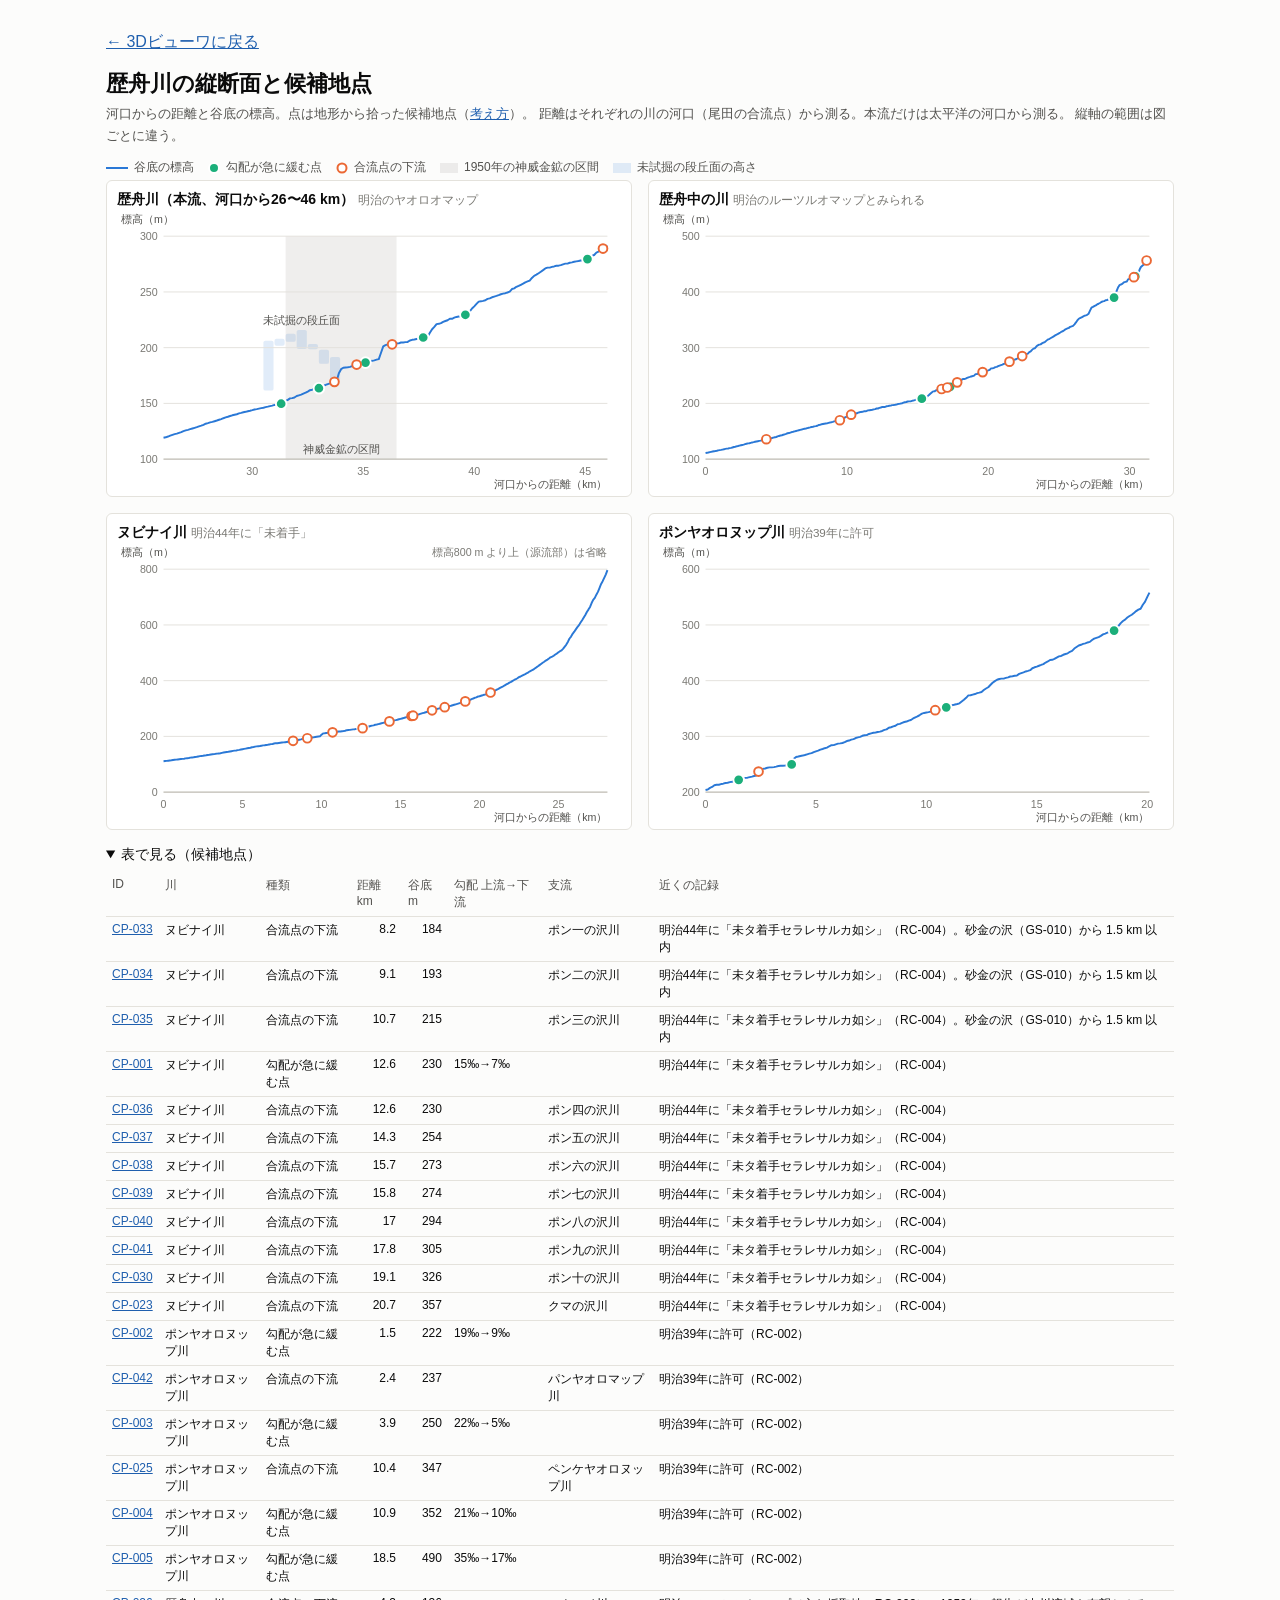
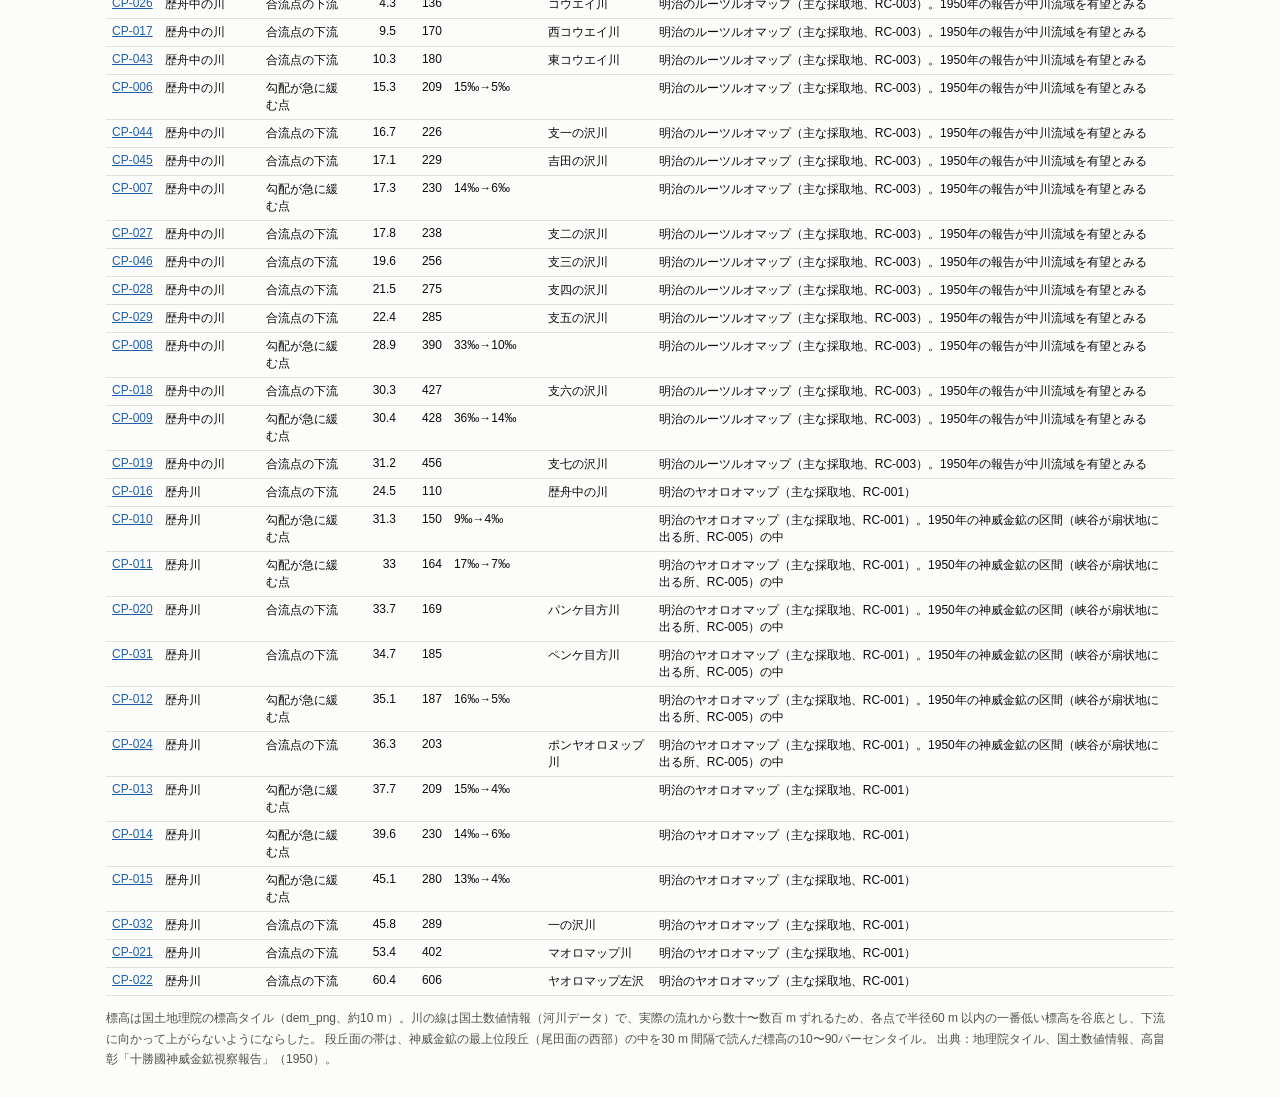
==== profile.html @ aea09431 "川の縦断面の図と、未試掘の段丘の比高を足す - profile.html: 本流、中の川、ヌビナイ川、ポンヤオロヌップ川の縦断面に候補地点、神威金鉱の区間、段丘面の高さを重ねる。ホバーで数値、候補の一" ====
<!doctype html>
<html lang="ja">
<head>
  <meta charset="utf-8">
  <meta name="viewport" content="width=device-width, initial-scale=1">
  <title>歴舟川 縦断面</title>
  <style>
    .viz-root {
      color-scheme: light;
      --surface-1: #fcfcfb;
      --text-primary: #0b0b0b;
      --text-secondary: #52514e;
      --text-muted: #7a7974;
      --grid: #e4e2dc;
      --axis: #b9b6ad;
      --series-1: #2a78d6;
      --mark-break: #1baf7a;
      --mark-conf: #eb6834;
      --band-kamui: rgba(120, 118, 110, 0.12);
      --band-terrace: rgba(42, 120, 214, 0.14);
    }
    * { box-sizing: border-box; }
    body { margin: 0; background: var(--surface-1); color: var(--text-primary); font-family: "Hiragino Sans", "Yu Gothic UI", "Meiryo", sans-serif; }
    main { max-width: 1100px; margin: 0 auto; padding: 16px; }
    h1 { font-family: "Hiragino Mincho ProN", "Yu Mincho", serif; font-size: 22px; margin: 4px 0; }
    p.lead { color: var(--text-secondary); font-size: 13px; line-height: 1.7; margin: 4px 0 12px; }
    a { color: #1f5fae; }
    .legend { display: flex; flex-wrap: wrap; gap: 14px; font-size: 12px; color: var(--text-secondary); margin: 8px 0 4px; }
    .legend span { display: inline-flex; align-items: center; gap: 6px; }
    .grid { display: grid; grid-template-columns: repeat(auto-fit, minmax(480px, 1fr)); gap: 16px; }
    @media (max-width: 560px) { .grid { grid-template-columns: 1fr; } }
    figure { margin: 0; background: #fff; border: 1px solid var(--grid); border-radius: 6px; padding: 10px 10px 4px; position: relative; }
    figcaption { font-size: 14px; font-weight: bold; margin-bottom: 2px; }
    figcaption small { font-weight: normal; color: var(--text-muted); }
    figure > svg { width: 100%; height: auto; display: block; overflow: visible; }
    .legend svg { flex: none; }
    td:first-child { white-space: nowrap; }
    .tip { position: absolute; pointer-events: none; background: #fff; border: 1px solid var(--axis); border-radius: 4px; padding: 6px 8px; font-size: 12px; line-height: 1.5; box-shadow: 0 2px 6px #0002; white-space: nowrap; display: none; z-index: 2; }
    table { border-collapse: collapse; width: 100%; font-size: 12px; margin-top: 8px; }
    th, td { border-bottom: 1px solid var(--grid); padding: 5px 6px; text-align: left; vertical-align: top; }
    th { color: var(--text-secondary); font-weight: normal; }
    td.num { text-align: right; font-variant-numeric: tabular-nums; }
    details { margin-top: 16px; }
    summary { cursor: pointer; font-size: 14px; }
    .note { font-size: 12px; color: var(--text-secondary); line-height: 1.7; }
  </style>
</head>
<body class="viz-root">
<main>
  <p><a href="index.html">← 3Dビューワに戻る</a></p>
  <h1>歴舟川の縦断面と候補地点</h1>
  <p class="lead">
    河口からの距離と谷底の標高。点は地形から拾った候補地点（<a href="https://github.com/fujisato-koji/rekifune-gold/blob/main/notes/placer-model.md">考え方</a>）。
    距離はそれぞれの川の河口（尾田の合流点）から測る。本流だけは太平洋の河口から測る。
    縦軸の範囲は図ごとに違う。
  </p>
  <div class="legend" id="legend"></div>
  <div class="grid" id="charts"></div>
  <details open>
    <summary>表で見る（候補地点）</summary>
    <table id="table"></table>
  </details>
  <p class="note">
    標高は国土地理院の標高タイル（dem_png、約10 m）。川の線は国土数値情報（河川データ）で、実際の流れから数十〜数百 m ずれるため、各点で半径60 m 以内の一番低い標高を谷底とし、下流に向かって上がらないようにならした。
    段丘面の帯は、神威金鉱の最上位段丘（尾田面の西部）の中を30 m 間隔で読んだ標高の10〜90パーセンタイル。
    出典：地理院タイル、国土数値情報、高畠彰「十勝國神威金鉱視察報告」（1950）。
  </p>
</main>
<script>
const NS = 'http://www.w3.org/2000/svg';
const RIVERS = [
  { name: '歴舟川', label: '歴舟川（本流、河口から26〜46 km）', from: 26, to: 46, note: '明治のヤオロオマップ' },
  { name: '歴舟中の川', label: '歴舟中の川', from: 0, note: '明治のルーツルオマップとみられる' },
  { name: 'ヌビナイ川', label: 'ヌビナイ川', from: 0, note: '明治44年に「未着手」' },
  { name: 'ポンヤオロヌップ川', label: 'ポンヤオロヌップ川', from: 0, note: '明治39年に許可' },
];
const Y_CAP = 800;
// 神威金鉱の区間（ポンヤオロヌップ川の合流点から下流へ 5 km、RC-005）
const KAMUI = { river: '歴舟川', from: 31.5, to: 36.5 };

const el = (tag, attrs = {}, parent) => {
  const e = document.createElementNS(NS, tag);
  for (const [k, v] of Object.entries(attrs)) e.setAttribute(k, v);
  if (parent) parent.appendChild(e);
  return e;
};
const niceStep = (range, target) => {
  const raw = range / target;
  const p = 10 ** Math.floor(Math.log10(raw));
  return [1, 2, 5, 10].map((m) => m * p).find((s) => s >= raw);
};
const css = (v) => getComputedStyle(document.body).getPropertyValue(v).trim();

function legend() {
  const L = document.getElementById('legend');
  L.innerHTML = `
    <span><svg width="22" height="10"><line x1="0" y1="5" x2="22" y2="5" stroke="${css('--series-1')}" stroke-width="2"/></svg>谷底の標高</span>
    <span><svg width="12" height="12"><circle cx="6" cy="6" r="5" fill="${css('--mark-break')}" stroke="#fff" stroke-width="2"/></svg>勾配が急に緩む点</span>
    <span><svg width="12" height="12"><circle cx="6" cy="6" r="4.5" fill="#fff" stroke="${css('--mark-conf')}" stroke-width="2"/></svg>合流点の下流</span>
    <span><svg width="18" height="10"><rect width="18" height="10" fill="${css('--band-kamui')}"/></svg>1950年の神威金鉱の区間</span>
    <span><svg width="18" height="10"><rect width="18" height="10" fill="${css('--band-terrace')}"/></svg>未試掘の段丘面の高さ</span>`;
}

function chart(river, prof, cands, terrace) {
  const W = 520, H = 290, m = { t: 26, r: 14, b: 34, l: 48 };
  const step = prof.step_km;
  const pts = prof.elev_m.map((z, i) => [i * step, z]).filter(([d, z]) => z != null && d >= river.from && d <= (river.to ?? Infinity));
  const cut = pts.filter(([, z]) => z <= Y_CAP);
  const xs = cut.map((p) => p[0]);
  const x0 = Math.min(...xs), x1 = Math.max(...xs);
  let y1 = Math.max(...cut.map((p) => p[1]));
  if (terrace) y1 = Math.max(y1, ...terrace.map((b) => b.terrace_elev_m.p90));
  const y0 = Math.min(...cut.map((p) => p[1]));
  const ys = niceStep(y1 - y0, 5), xsN = niceStep(x1 - x0, 6);
  const Y0 = Math.floor(y0 / ys) * ys, Y1 = Math.ceil(y1 / ys) * ys;
  const X = (d) => m.l + (d - x0) / (x1 - x0) * (W - m.l - m.r);
  const Y = (z) => H - m.b - (z - Y0) / (Y1 - Y0) * (H - m.t - m.b);

  const fig = document.createElement('figure');
  fig.innerHTML = `<figcaption>${river.label} <small>${river.note}</small></figcaption>`;
  const svg = el('svg', { viewBox: `0 0 ${W} ${H}`, role: 'img', 'aria-label': `${river.label}の縦断面` }, fig);
  const tip = document.createElement('div');
  tip.className = 'tip';
  fig.appendChild(tip);

  // 帯（神威金鉱の区間、段丘面）
  if (river.name === KAMUI.river) {
    el('rect', { x: X(KAMUI.from), y: m.t, width: X(KAMUI.to) - X(KAMUI.from), height: H - m.t - m.b, fill: css('--band-kamui') }, svg);
    const t = el('text', { x: (X(KAMUI.from) + X(KAMUI.to)) / 2, y: H - m.b - 6, 'text-anchor': 'middle', 'font-size': 11, fill: css('--text-secondary') }, svg);
    t.textContent = '神威金鉱の区間';
  }
  if (terrace) {
    for (const b of terrace) {
      el('rect', {
        x: X(b.river_km_from), width: X(b.river_km_to) - X(b.river_km_from) - 1,
        y: Y(b.terrace_elev_m.p90), height: Y(b.terrace_elev_m.p10) - Y(b.terrace_elev_m.p90),
        fill: css('--band-terrace'), rx: 2,
      }, svg);
    }
    const top = Math.max(...terrace.map((b) => b.terrace_elev_m.p90));
    const t = el('text', { x: X(terrace[0].river_km_from), y: Y(top) - 6, 'font-size': 11, fill: css('--text-secondary') }, svg);
    t.textContent = '未試掘の段丘面';
  }

  // 目盛り
  for (let z = Y0; z <= Y1 + 1e-6; z += ys) {
    el('line', { x1: m.l, x2: W - m.r, y1: Y(z), y2: Y(z), stroke: css('--grid'), 'stroke-width': 1 }, svg);
    const t = el('text', { x: m.l - 6, y: Y(z) + 4, 'text-anchor': 'end', 'font-size': 11, fill: css('--text-muted') }, svg);
    t.textContent = Math.round(z);
  }
  for (let d = Math.ceil(x0 / xsN) * xsN; d <= x1 + 1e-6; d += xsN) {
    const t = el('text', { x: X(d), y: H - m.b + 16, 'text-anchor': 'middle', 'font-size': 11, fill: css('--text-muted') }, svg);
    t.textContent = Math.round(d * 10) / 10;
  }
  el('line', { x1: m.l, x2: W - m.r, y1: H - m.b, y2: H - m.b, stroke: css('--axis') }, svg);
  const xl = el('text', { x: W - m.r, y: H - 4, 'text-anchor': 'end', 'font-size': 11, fill: css('--text-secondary') }, svg);
  xl.textContent = '河口からの距離（km）';
  const yl = el('text', { x: 4, y: 12, 'font-size': 11, fill: css('--text-secondary') }, svg);
  yl.textContent = '標高（m）';

  // 縦断面の線
  const d = cut.map(([a, z], i) => `${i ? 'L' : 'M'}${X(a).toFixed(1)},${Y(z).toFixed(1)}`).join('');
  el('path', { d, fill: 'none', stroke: css('--series-1'), 'stroke-width': 2, 'stroke-linejoin': 'round' }, svg);

  // 十字線
  const cross = el('line', { y1: m.t, y2: H - m.b, stroke: css('--axis'), 'stroke-dasharray': '3 3', visibility: 'hidden' }, svg);
  const dot = el('circle', { r: 4, fill: css('--series-1'), stroke: '#fff', 'stroke-width': 2, visibility: 'hidden' }, svg);

  // 候補の点（重なる点は 2px の白い縁で分ける）
  const marks = [];
  for (const f of cands) {
    const p = f.properties;
    if (p.dist_km < x0 || p.dist_km > x1) continue;
    const i = Math.round(p.dist_km / step);
    const z = prof.elev_m[i];
    if (z == null || z > Y_CAP) continue;
    const brk = p.kind === '勾配が急に緩む点';
    const c = el('circle', {
      cx: X(p.dist_km), cy: Y(z), r: brk ? 5.5 : 4.5,
      fill: brk ? css('--mark-break') : '#fff', stroke: brk ? '#fff' : css('--mark-conf'), 'stroke-width': 2,
    }, svg);
    marks.push({ c, p, z });
  }

  const showTip = (px, py, html) => {
    tip.innerHTML = html;
    tip.style.display = 'block';
    const r = fig.getBoundingClientRect();
    const left = Math.min(px + 12, r.width - tip.offsetWidth - 4);
    tip.style.left = `${left}px`;
    tip.style.top = `${Math.max(4, py - tip.offsetHeight - 8)}px`;
  };
  const hit = el('rect', { x: m.l, y: m.t, width: W - m.l - m.r, height: H - m.t - m.b, fill: 'transparent' }, svg);
  hit.addEventListener('mousemove', (ev) => {
    const r = svg.getBoundingClientRect();
    const sx = (ev.clientX - r.left) / r.width * W;
    const sy = (ev.clientY - r.top) / r.height * H;
    // 近い候補（12px 以内）を優先
    let best = null, bd = 12;
    for (const mk of marks) {
      const dd = Math.hypot(+mk.c.getAttribute('cx') - sx, +mk.c.getAttribute('cy') - sy);
      if (dd < bd) { bd = dd; best = mk; }
    }
    const px = ev.clientX - fig.getBoundingClientRect().left;
    const py = ev.clientY - fig.getBoundingClientRect().top;
    if (best) {
      cross.setAttribute('visibility', 'hidden'); dot.setAttribute('visibility', 'hidden');
      const p = best.p;
      showTip(px, py, `<b>${p.id}</b> ${p.kind}<br>${p.dist_km} km、谷底 ${Math.round(best.z)} m` +
        (p.grad_up ? `<br>勾配 上流 ${p.grad_up} → 下流 ${p.grad_down}` : '') +
        (p.tributary ? `<br>支流：${p.tributary}` : ''));
      return;
    }
    const dkm = x0 + (sx - m.l) / (W - m.l - m.r) * (x1 - x0);
    const i = Math.round(dkm / step);
    const z = prof.elev_m[i];
    if (z == null || z > Y_CAP) return;
    cross.setAttribute('x1', X(i * step)); cross.setAttribute('x2', X(i * step)); cross.setAttribute('visibility', 'visible');
    dot.setAttribute('cx', X(i * step)); dot.setAttribute('cy', Y(z)); dot.setAttribute('visibility', 'visible');
    let extra = '';
    if (terrace) {
      const b = terrace.find((t) => i * step >= t.river_km_from && i * step < t.river_km_to);
      if (b) extra = `<br>段丘面 ${b.terrace_elev_m.median} m（比高 約${b.relative_height_m_median} m）`;
    }
    showTip(px, py, `${(i * step).toFixed(1)} km、谷底 ${Math.round(z)} m${extra}`);
  });
  hit.addEventListener('mouseleave', () => {
    tip.style.display = 'none'; cross.setAttribute('visibility', 'hidden'); dot.setAttribute('visibility', 'hidden');
  });
  // 候補の点の上にも当たり判定を通す
  hit.parentNode.appendChild(hit);
  if (cut.length < pts.length) {
    const t = el('text', { x: W - m.r, y: 12, 'text-anchor': 'end', 'font-size': 11, fill: css('--text-muted') }, svg);
    t.textContent = river.to ? `河口から${river.from}〜${river.to} kmだけ表示` : `標高${Y_CAP} m より上（源流部）は省略`;
  }
  return fig;
}

Promise.all([
  fetch('data/profiles.json').then((r) => r.json()),
  fetch('data/candidates.geojson').then((r) => r.json()),
  fetch('data/terrace_heights.json').then((r) => r.json()),
]).then(([prof, cands, terr]) => {
  legend();
  const host = document.getElementById('charts');
  for (const r of RIVERS) {
    const cs = cands.features.filter((f) => f.properties.river === r.name);
    host.appendChild(chart(r, prof.rivers[r.name], cs, r.name === '歴舟川' ? terr.by_river_km : null));
  }
  const rows = cands.features.map((f) => f.properties).sort((a, b) => a.river.localeCompare(b.river) || a.dist_km - b.dist_km);
  document.getElementById('table').innerHTML =
    '<tr><th>ID</th><th>川</th><th>種類</th><th class="num">距離 km</th><th class="num">谷底 m</th><th>勾配 上流→下流</th><th>支流</th><th>近くの記録</th></tr>' +
    rows.map((p) => {
      const z = prof.rivers[p.river].elev_m[Math.round(p.dist_km / 0.1)];
      return `<tr><td><a href="index.html?sel=${p.id}">${p.id}</a></td><td>${p.river}</td><td>${p.kind}</td><td class="num">${p.dist_km}</td><td class="num">${z != null ? Math.round(z) : ''}</td><td>${p.grad_up ? `${p.grad_up}→${p.grad_down}` : ''}</td><td>${p.tributary || ''}</td><td>${p.context}</td></tr>`;
    }).join('');
});
</script>
</body>
</html>
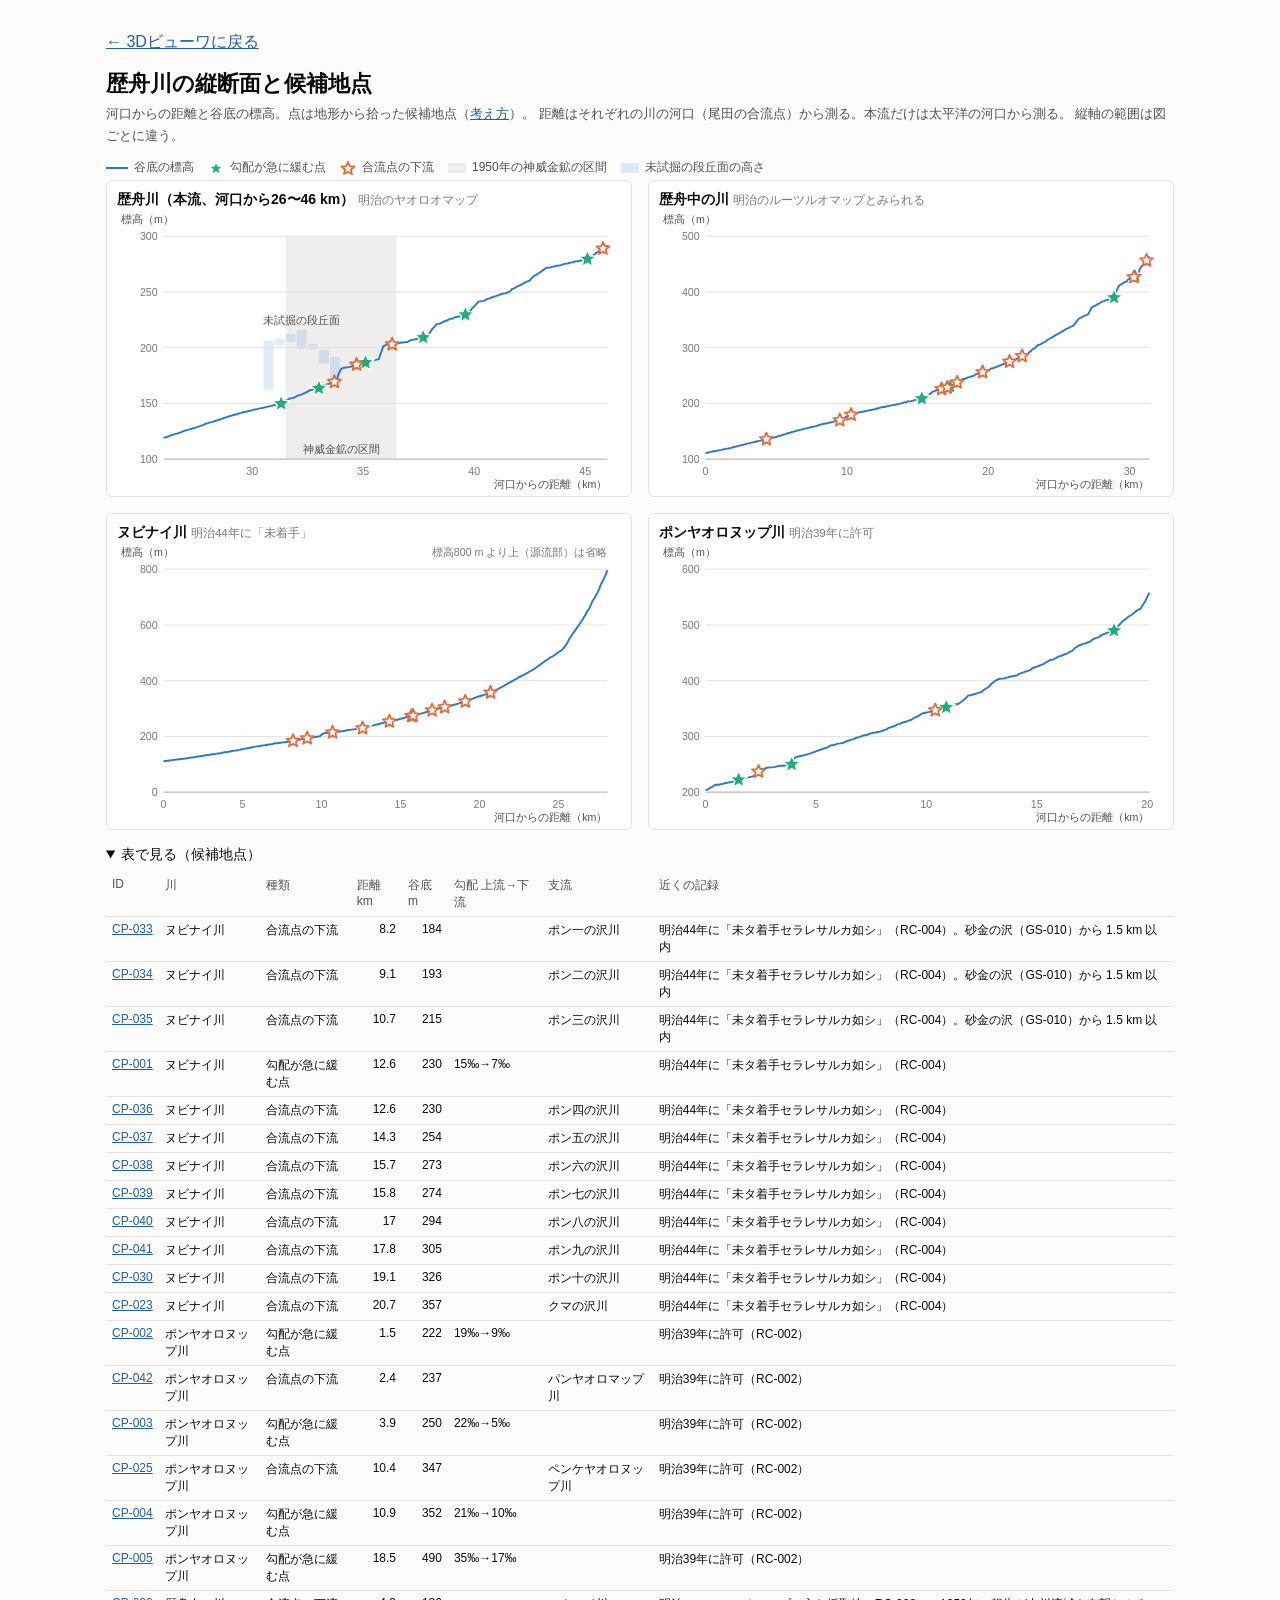
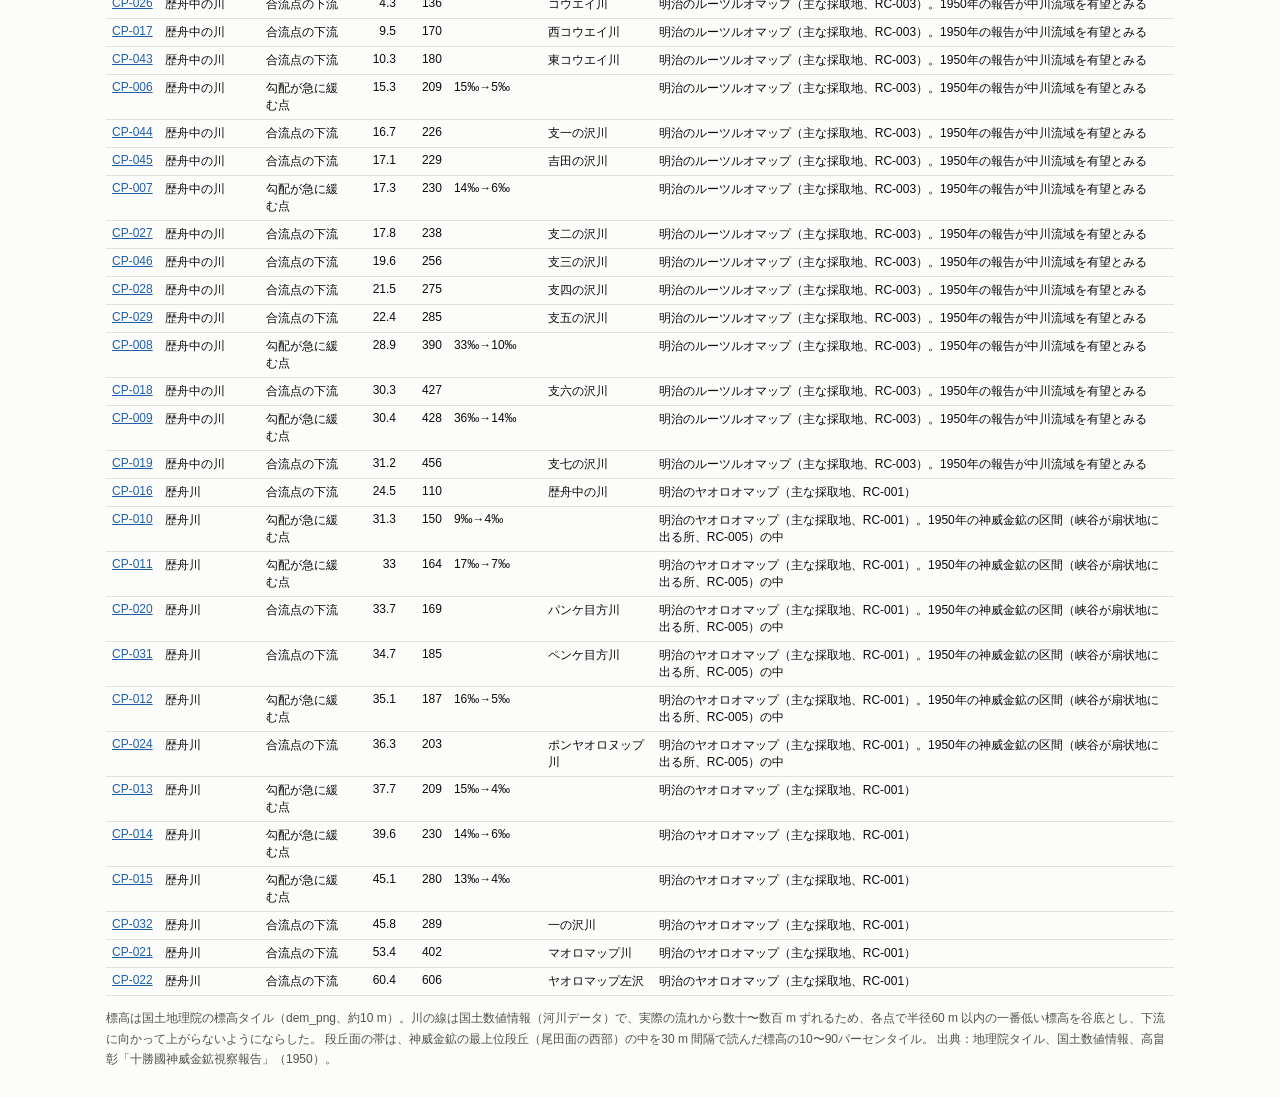
==== commit 5056a883: "候補地点の印を丸から★にする - ビューワ: 白い縁取りの★を描いて記号の層にする（勾配の変わり目は緑、合流点の下流は青）。凡例と詳細の文言も★に - 縦断面の図: 勾配の変わり目は緑の★、合流点の下" ====
--- a/profile.html
+++ b/profile.html
@@ -90,13 +90,23 @@
   return [1, 2, 5, 10].map((m) => m * p).find((s) => s >= raw);
 };
 const css = (v) => getComputedStyle(document.body).getPropertyValue(v).trim();
+// ★の輪郭（中心 cx, cy、外側の半径 R）
+const starPath = (cx, cy, R) => {
+  let d = '';
+  for (let i = 0; i < 10; i++) {
+    const a = -Math.PI / 2 + (i * Math.PI) / 5;
+    const r = i % 2 ? R * 0.45 : R;
+    d += `${i ? 'L' : 'M'}${(cx + r * Math.cos(a)).toFixed(1)},${(cy + r * Math.sin(a)).toFixed(1)}`;
+  }
+  return `${d}Z`;
+};
 
 function legend() {
   const L = document.getElementById('legend');
   L.innerHTML = `
     <span><svg width="22" height="10"><line x1="0" y1="5" x2="22" y2="5" stroke="${css('--series-1')}" stroke-width="2"/></svg>谷底の標高</span>
-    <span><svg width="12" height="12"><circle cx="6" cy="6" r="5" fill="${css('--mark-break')}" stroke="#fff" stroke-width="2"/></svg>勾配が急に緩む点</span>
-    <span><svg width="12" height="12"><circle cx="6" cy="6" r="4.5" fill="#fff" stroke="${css('--mark-conf')}" stroke-width="2"/></svg>合流点の下流</span>
+    <span><svg width="16" height="16"><path d="${starPath(8, 8.6, 7.5)}" fill="${css('--mark-break')}" stroke="#fff" stroke-width="1.5" stroke-linejoin="round"/></svg>勾配が急に緩む点</span>
+    <span><svg width="16" height="16"><path d="${starPath(8, 8.6, 6.8)}" fill="#fff" stroke="${css('--mark-conf')}" stroke-width="1.8" stroke-linejoin="round"/></svg>合流点の下流</span>
     <span><svg width="18" height="10"><rect width="18" height="10" fill="${css('--band-kamui')}"/></svg>1950年の神威金鉱の区間</span>
     <span><svg width="18" height="10"><rect width="18" height="10" fill="${css('--band-terrace')}"/></svg>未試掘の段丘面の高さ</span>`;
 }
@@ -175,11 +185,13 @@
     const z = prof.elev_m[i];
     if (z == null || z > Y_CAP) continue;
     const brk = p.kind === '勾配が急に緩む点';
-    const c = el('circle', {
-      cx: X(p.dist_km), cy: Y(z), r: brk ? 5.5 : 4.5,
-      fill: brk ? css('--mark-break') : '#fff', stroke: brk ? '#fff' : css('--mark-conf'), 'stroke-width': 2,
+    const cx = X(p.dist_km), cy = Y(z);
+    el('path', {
+      d: starPath(cx, cy, brk ? 9.5 : 7),
+      fill: brk ? css('--mark-break') : '#fff', stroke: brk ? '#fff' : css('--mark-conf'),
+      'stroke-width': brk ? 1.5 : 1.8, 'stroke-linejoin': 'round',
     }, svg);
-    marks.push({ c, p, z });
+    marks.push({ cx, cy, p, z });
   }
 
   const showTip = (px, py, html) => {
@@ -198,7 +210,7 @@
     // 近い候補（12px 以内）を優先
     let best = null, bd = 12;
     for (const mk of marks) {
-      const dd = Math.hypot(+mk.c.getAttribute('cx') - sx, +mk.c.getAttribute('cy') - sy);
+      const dd = Math.hypot(mk.cx - sx, mk.cy - sy);
       if (dd < bd) { bd = dd; best = mk; }
     }
     const px = ev.clientX - fig.getBoundingClientRect().left;
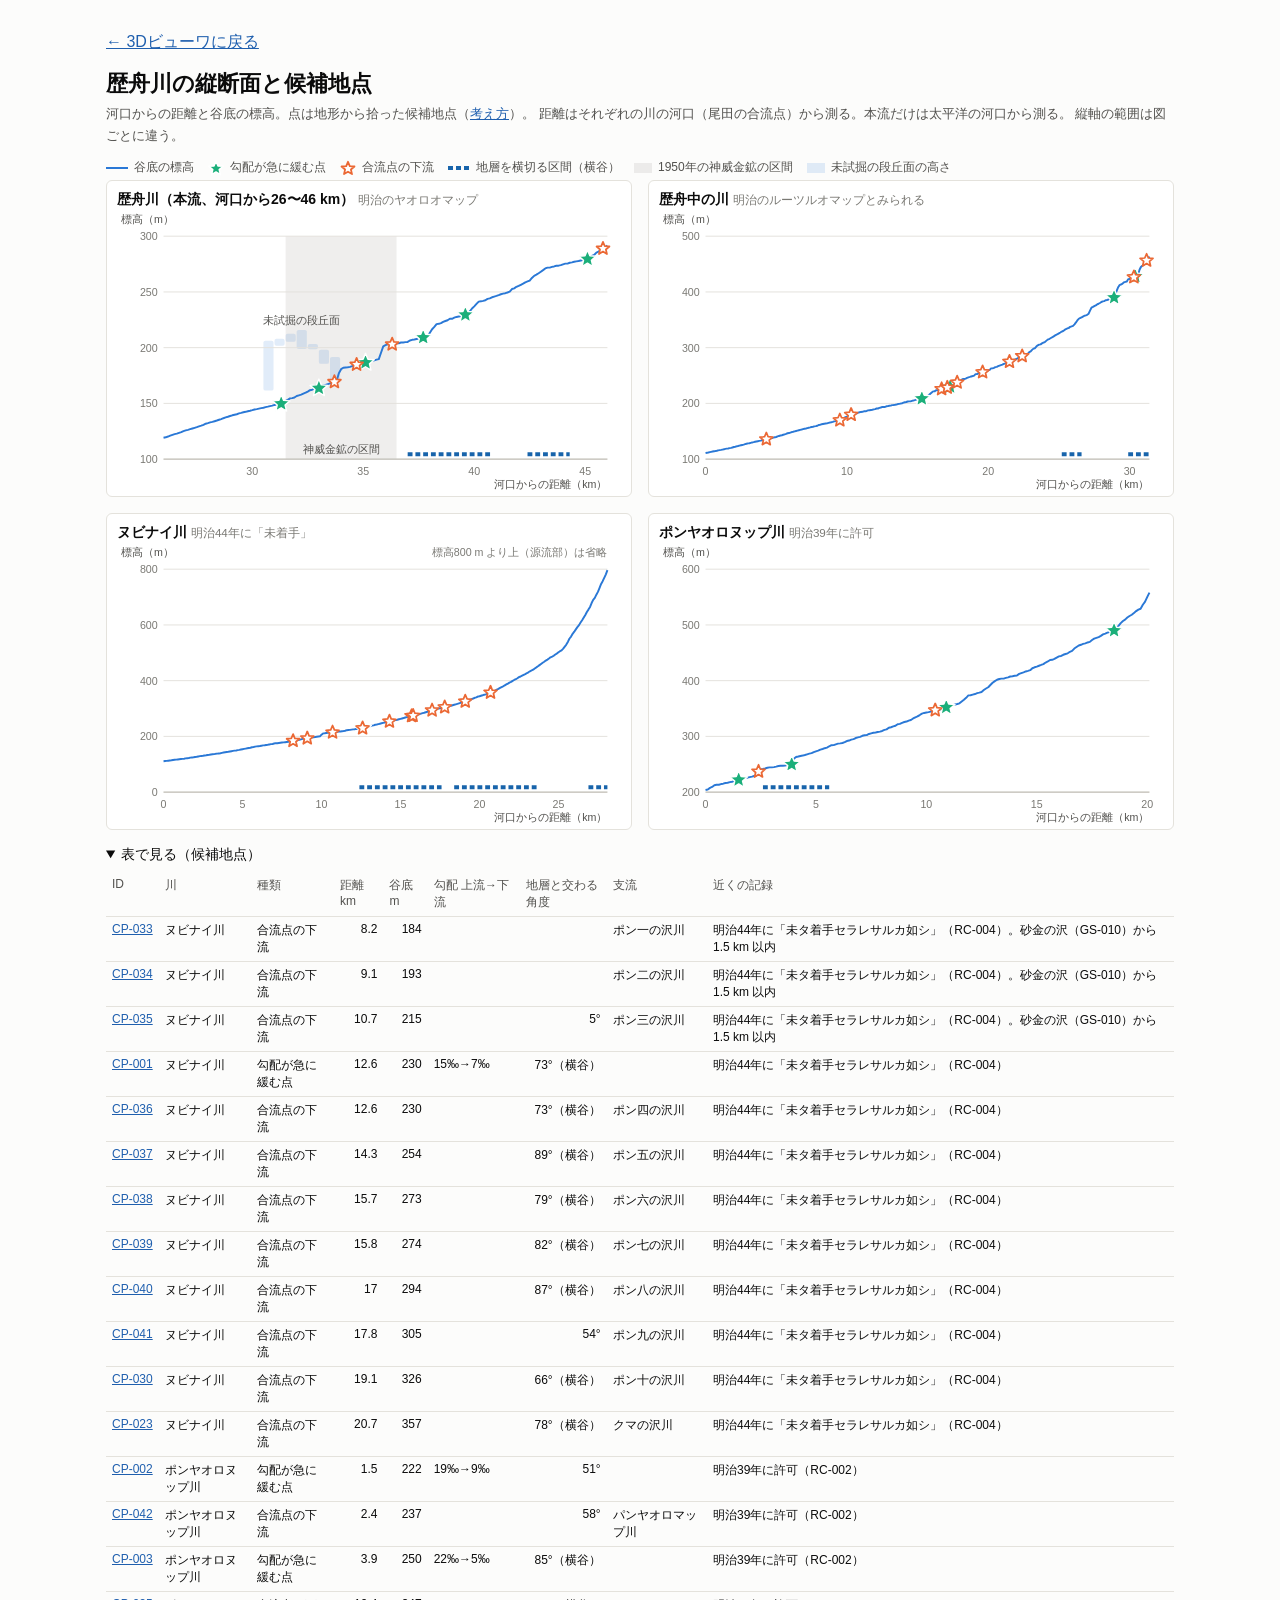
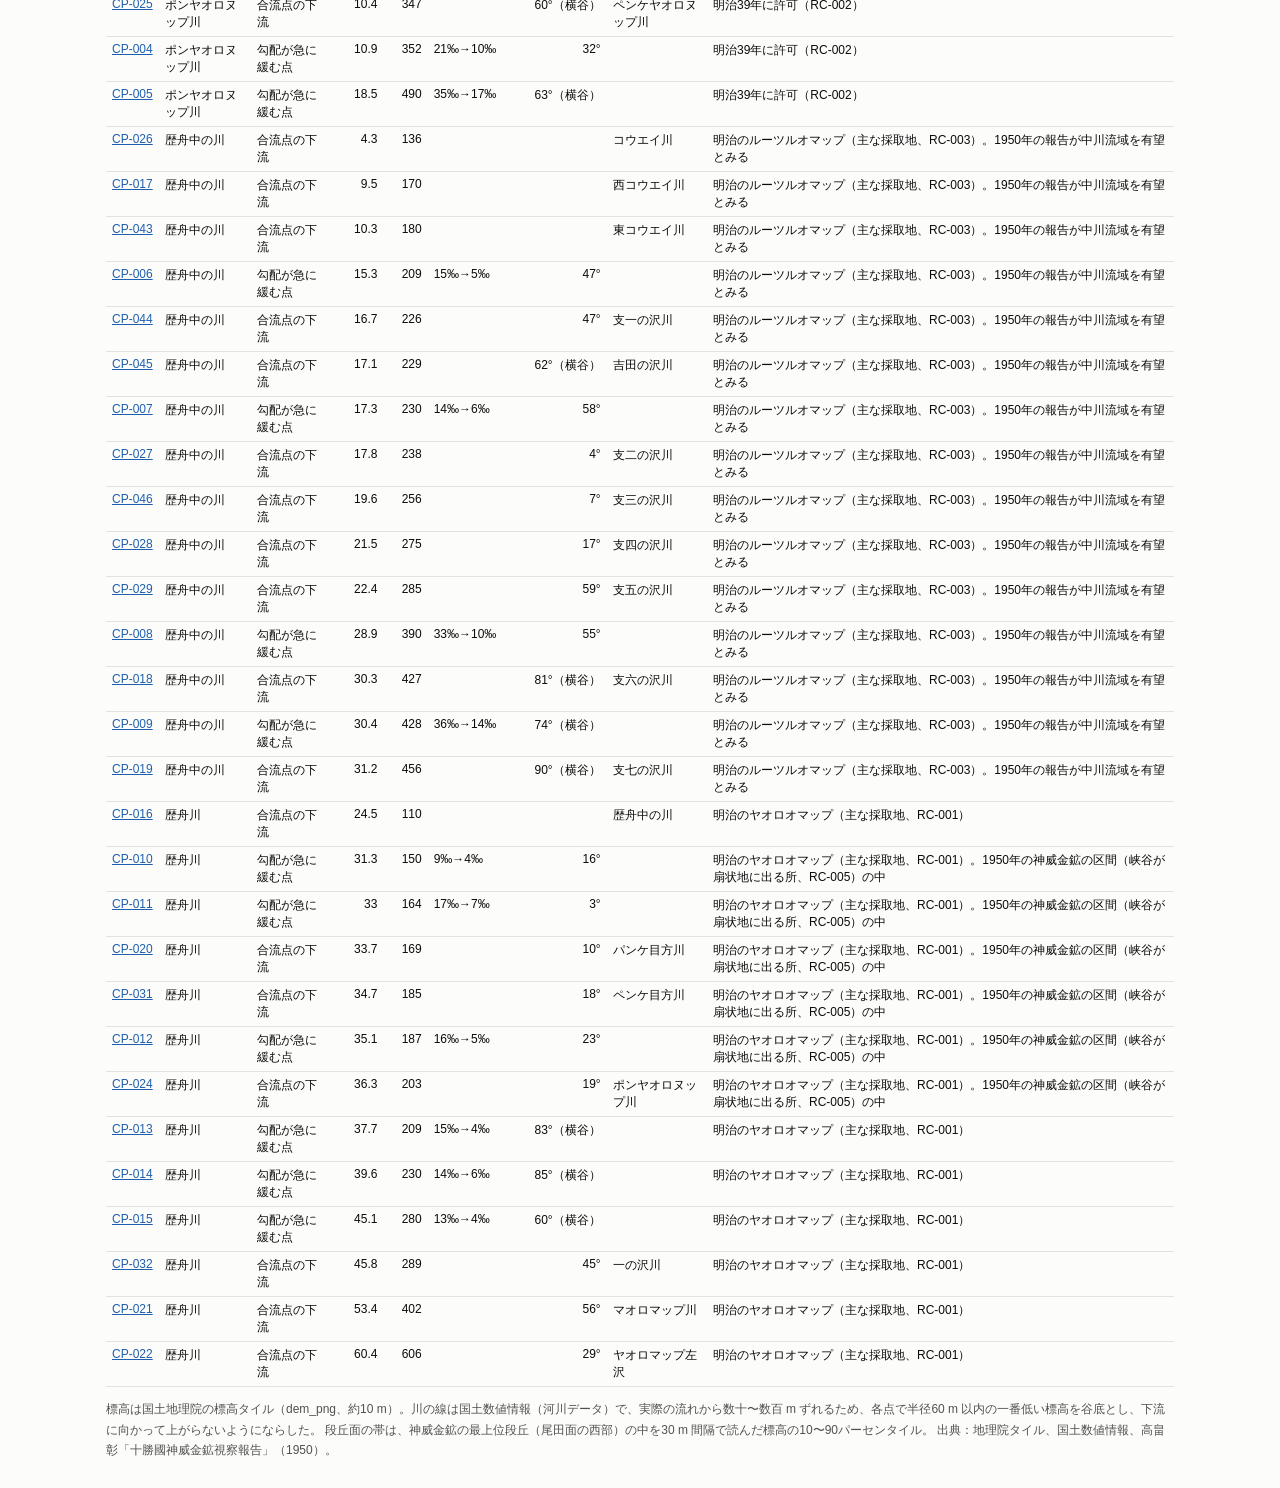
==== commit bb139930: "伊木の条件3（川が地層を横切る横谷）を地図に入れ、ポロナイの二つの沢を特定する - data/strike_domains.json: 4枚の地質図から区域ごとに読み取った走向 - tools/cro" ====
--- a/profile.html
+++ b/profile.html
@@ -18,6 +18,7 @@
       --mark-conf: #eb6834;
       --band-kamui: rgba(120, 118, 110, 0.12);
       --band-terrace: rgba(42, 120, 214, 0.14);
+      --cross: #1864ab;
     }
     * { box-sizing: border-box; }
     body { margin: 0; background: var(--surface-1); color: var(--text-primary); font-family: "Hiragino Sans", "Yu Gothic UI", "Meiryo", sans-serif; }
@@ -107,11 +108,12 @@
     <span><svg width="22" height="10"><line x1="0" y1="5" x2="22" y2="5" stroke="${css('--series-1')}" stroke-width="2"/></svg>谷底の標高</span>
     <span><svg width="16" height="16"><path d="${starPath(8, 8.6, 7.5)}" fill="${css('--mark-break')}" stroke="#fff" stroke-width="1.5" stroke-linejoin="round"/></svg>勾配が急に緩む点</span>
     <span><svg width="16" height="16"><path d="${starPath(8, 8.6, 6.8)}" fill="#fff" stroke="${css('--mark-conf')}" stroke-width="1.8" stroke-linejoin="round"/></svg>合流点の下流</span>
+    <span><svg width="22" height="10"><line x1="0" y1="5" x2="22" y2="5" stroke="${css('--cross')}" stroke-width="4" stroke-dasharray="5 3"/></svg>地層を横切る区間（横谷）</span>
     <span><svg width="18" height="10"><rect width="18" height="10" fill="${css('--band-kamui')}"/></svg>1950年の神威金鉱の区間</span>
     <span><svg width="18" height="10"><rect width="18" height="10" fill="${css('--band-terrace')}"/></svg>未試掘の段丘面の高さ</span>`;
 }
 
-function chart(river, prof, cands, terrace) {
+function chart(river, prof, cands, terrace, crossReaches) {
   const W = 520, H = 290, m = { t: 26, r: 14, b: 34, l: 48 };
   const step = prof.step_km;
   const pts = prof.elev_m.map((z, i) => [i * step, z]).filter(([d, z]) => z != null && d >= river.from && d <= (river.to ?? Infinity));
@@ -167,6 +169,14 @@
   xl.textContent = '河口からの距離（km）';
   const yl = el('text', { x: 4, y: 12, 'font-size': 11, fill: css('--text-secondary') }, svg);
   yl.textContent = '標高（m）';
+
+  // 地層を横切る区間（横軸のすぐ上の破線）
+  for (const f of crossReaches) {
+    const p = f.properties;
+    const a = Math.max(p.from_km, x0), b = Math.min(p.to_km, x1);
+    if (b <= a) continue;
+    el('line', { x1: X(a), x2: X(b), y1: H - m.b - 5, y2: H - m.b - 5, stroke: css('--cross'), 'stroke-width': 4, 'stroke-dasharray': '5 3' }, svg);
+  }
 
   // 縦断面の線
   const d = cut.map(([a, z], i) => `${i ? 'L' : 'M'}${X(a).toFixed(1)},${Y(z).toFixed(1)}`).join('');
@@ -252,19 +262,21 @@
   fetch('data/profiles.json').then((r) => r.json()),
   fetch('data/candidates.geojson').then((r) => r.json()),
   fetch('data/terrace_heights.json').then((r) => r.json()),
-]).then(([prof, cands, terr]) => {
+  fetch('data/cross_reaches.geojson').then((r) => r.json()),
+]).then(([prof, cands, terr, cross]) => {
   legend();
   const host = document.getElementById('charts');
   for (const r of RIVERS) {
     const cs = cands.features.filter((f) => f.properties.river === r.name);
-    host.appendChild(chart(r, prof.rivers[r.name], cs, r.name === '歴舟川' ? terr.by_river_km : null));
+    const xs = cross.features.filter((f) => f.properties.river === r.name);
+    host.appendChild(chart(r, prof.rivers[r.name], cs, r.name === '歴舟川' ? terr.by_river_km : null, xs));
   }
   const rows = cands.features.map((f) => f.properties).sort((a, b) => a.river.localeCompare(b.river) || a.dist_km - b.dist_km);
   document.getElementById('table').innerHTML =
-    '<tr><th>ID</th><th>川</th><th>種類</th><th class="num">距離 km</th><th class="num">谷底 m</th><th>勾配 上流→下流</th><th>支流</th><th>近くの記録</th></tr>' +
+    '<tr><th>ID</th><th>川</th><th>種類</th><th class="num">距離 km</th><th class="num">谷底 m</th><th>勾配 上流→下流</th><th class="num">地層と交わる角度</th><th>支流</th><th>近くの記録</th></tr>' +
     rows.map((p) => {
       const z = prof.rivers[p.river].elev_m[Math.round(p.dist_km / 0.1)];
-      return `<tr><td><a href="index.html?sel=${p.id}">${p.id}</a></td><td>${p.river}</td><td>${p.kind}</td><td class="num">${p.dist_km}</td><td class="num">${z != null ? Math.round(z) : ''}</td><td>${p.grad_up ? `${p.grad_up}→${p.grad_down}` : ''}</td><td>${p.tributary || ''}</td><td>${p.context}</td></tr>`;
+      return `<tr><td><a href="index.html?sel=${p.id}">${p.id}</a></td><td>${p.river}</td><td>${p.kind}</td><td class="num">${p.dist_km}</td><td class="num">${z != null ? Math.round(z) : ''}</td><td>${p.grad_up ? `${p.grad_up}→${p.grad_down}` : ''}</td><td class="num">${p.cross_angle != null ? `${p.cross_angle}°${p.cross_angle >= 60 ? '（横谷）' : ''}` : ''}</td><td>${p.tributary || ''}</td><td>${p.context}</td></tr>`;
     }).join('');
 });
 </script>
